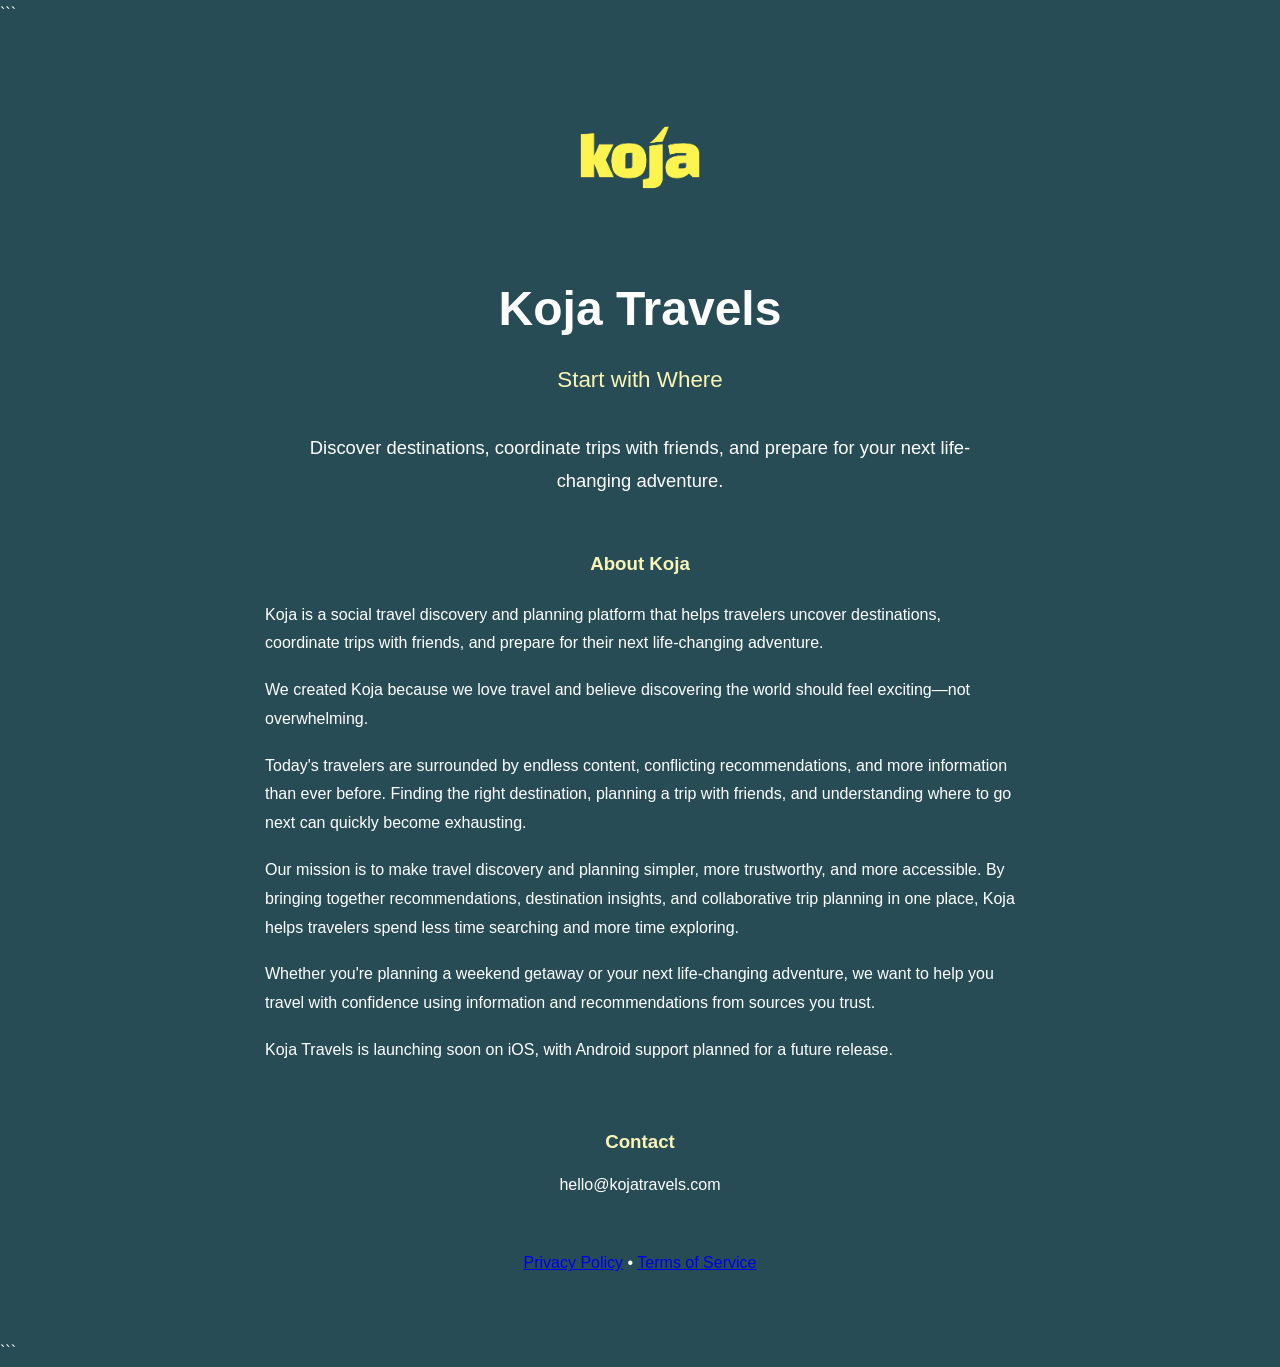
==== index.html @ d4959700 "Update index.html" ====
<!DOCTYPE html>

<html lang="en">
<head>
    <meta charset="UTF-8">
    <meta name="viewport" content="width=device-width, initial-scale=1.0">
    <title>Koja Travels</title>
    <link rel="stylesheet" href="style.css">
</head>
<body>

```
<main class="container">

    <img src="logo.png" alt="Koja Travels Logo" class="logo">

    <h1>Koja Travels</h1>

    <h2>Start with Where</h2>

    <p class="description">
        Discover destinations, coordinate trips with friends, and prepare for your next life-changing adventure.
    </p>

    <section class="about">
        <h3>About Koja</h3>

        <p>
            Koja is a social travel discovery and planning platform that helps travelers uncover destinations,
            coordinate trips with friends, and prepare for their next life-changing adventure.
        </p>

        <p>
            We created Koja because we love travel and believe discovering the world should feel exciting—not overwhelming.
        </p>

        <p>
            Today's travelers are surrounded by endless content, conflicting recommendations, and more information than ever before.
            Finding the right destination, planning a trip with friends, and understanding where to go next can quickly become exhausting.
        </p>

        <p>
            Our mission is to make travel discovery and planning simpler, more trustworthy, and more accessible.
            By bringing together recommendations, destination insights, and collaborative trip planning in one place,
            Koja helps travelers spend less time searching and more time exploring.
        </p>

        <p>
            Whether you're planning a weekend getaway or your next life-changing adventure, we want to help you
            travel with confidence using information and recommendations from sources you trust.
        </p>

        <p>
            Koja Travels is launching soon on iOS, with Android support planned for a future release.
        </p>
    </section>

    <section class="contact">
        <h3>Contact</h3>
        <p>hello@kojatravels.com</p>
    </section>

    <footer>
        <a href="privacy.html">Privacy Policy</a>
        <span>•</span>
        <a href="terms.html">Terms of Service</a>
    </footer>

</main>
```

</body>
</html>
---- style.css ----
:root {
    --primary: #274C55;
    --secondary: #F9F5B6;
    --white: #ffffff;
}

* {
    margin: 0;
    padding: 0;
    box-sizing: border-box;
}

body {
    background: var(--primary);
    color: var(--white);
    font-family: -apple-system, BlinkMacSystemFont, "Segoe UI", sans-serif;
    line-height: 1.8;
}

.container {
    max-width: 900px;
    margin: 0 auto;
    padding: 60px 24px;
    text-align: center;
}

.logo {
    width: 220px;
    border-radius: 24px;
    margin-bottom: 30px;
}

h1 {
    font-size: 3rem;
    margin-bottom: 8px;
}

h2 {
    color: var(--secondary);
    font-size: 1.4rem;
    margin-bottom: 30px;
    font-weight: 500;
}

.description {
    max-width: 700px;
    margin: 0 auto 50px;
    font-size: 1.15rem;
}

.about {
    text-align: left;
    margin: 0 auto 60px;
    max-width: 750px;
}

.about h3 {
    color: var(--secondary);
    margin-bottom: 20px;
    text-align: center;
}

.about p {
    margin-bottom: 18px;
}

.contact {
    margin-bottom: 50px;
}

.contact h3 {
    color: var(--secondary);
    margin-bottom: 12px;
}

.contact a {
    color: var(--secondary);
    text-decoration: none;
    font-size: 1.1rem;
}

.footer-links {
    display: flex;
    justify-content: center;
    gap: 12px;
    flex-wrap: wrap;
}

.footer-links a {
    color: var(--secondary);
    text-decoration: none;
}

.page {
    max-width: 900px;
    margin: 0 auto;
    padding: 60px 24px;
}

.page h1 {
    margin-bottom: 30px;
}

.page p {
    margin-bottom: 18px;
}

.back-link {
    display: inline-block;
    margin-bottom: 40px;
    color: var(--secondary);
    text-decoration: none;
}

@media (max-width: 768px) {

    .logo {
        width: 180px;
    }

    h1 {
        font-size: 2.25rem;
    }

    h2 {
        font-size: 1.2rem;
    }

    .description {
        font-size: 1rem;
    }
}
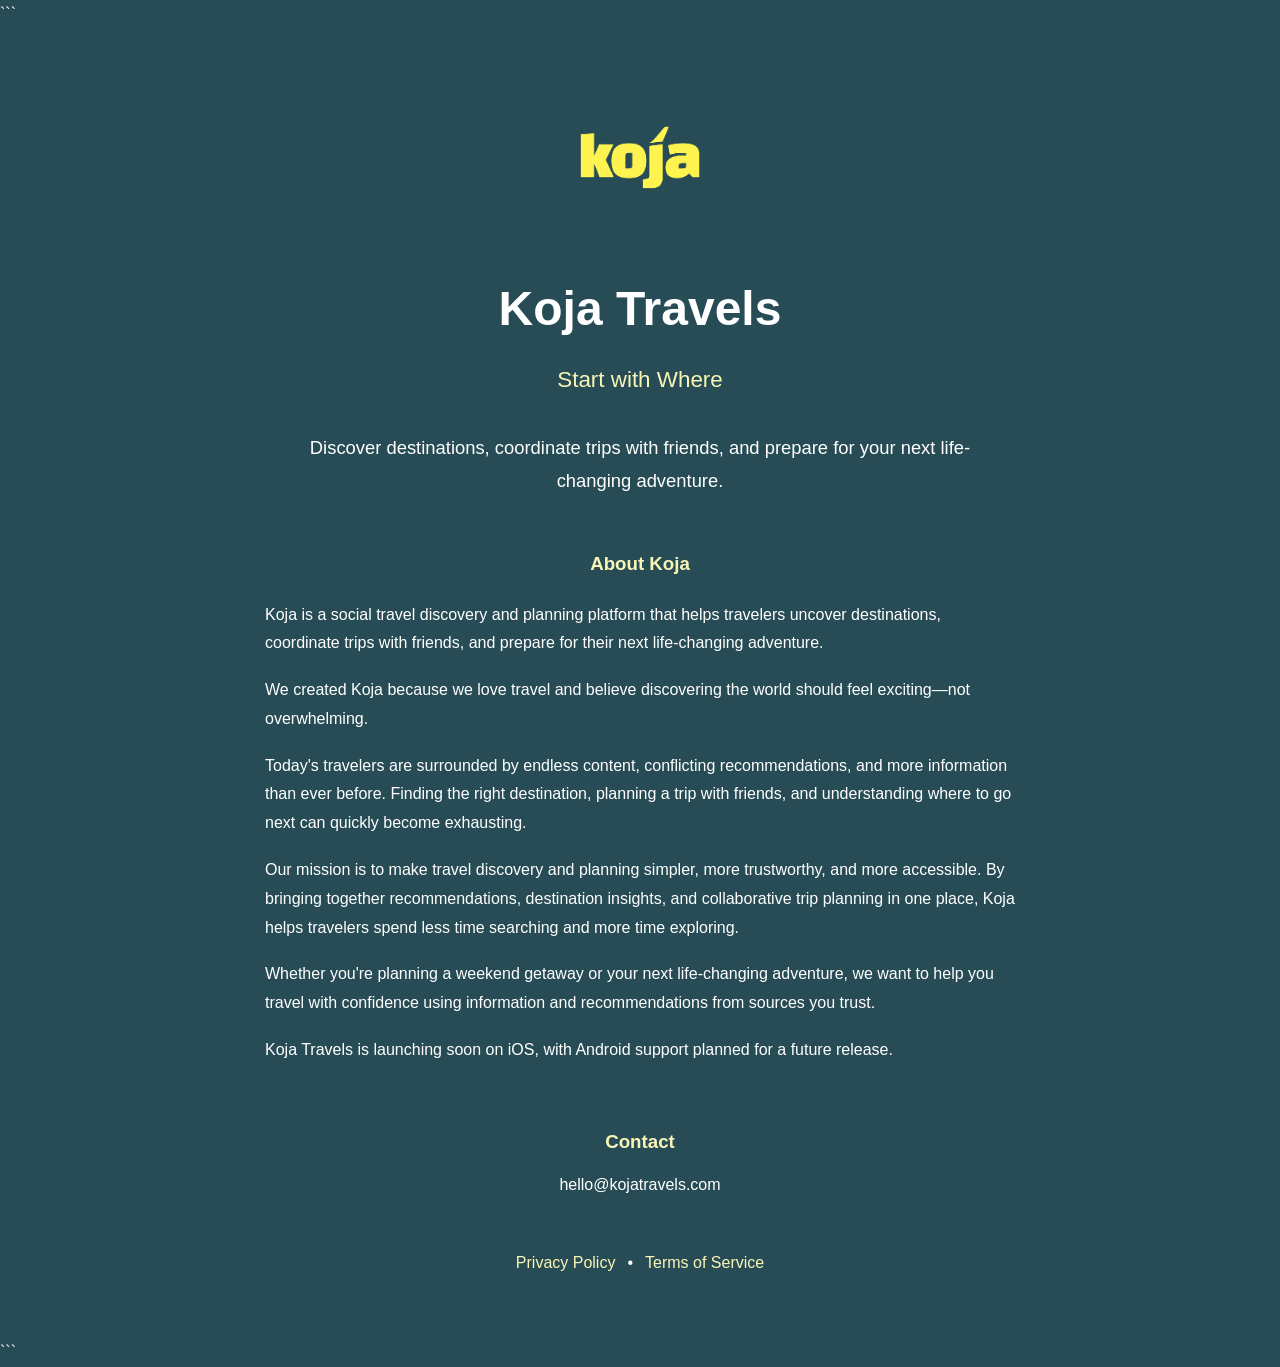
==== commit 59f1571c: "Update index.html" ====
--- a/index.html
+++ b/index.html
@@ -60,7 +60,7 @@
         <p>hello@kojatravels.com</p>
     </section>
 
-    <footer>
+    <footer class="footer-links">
         <a href="privacy.html">Privacy Policy</a>
         <span>•</span>
         <a href="terms.html">Terms of Service</a>
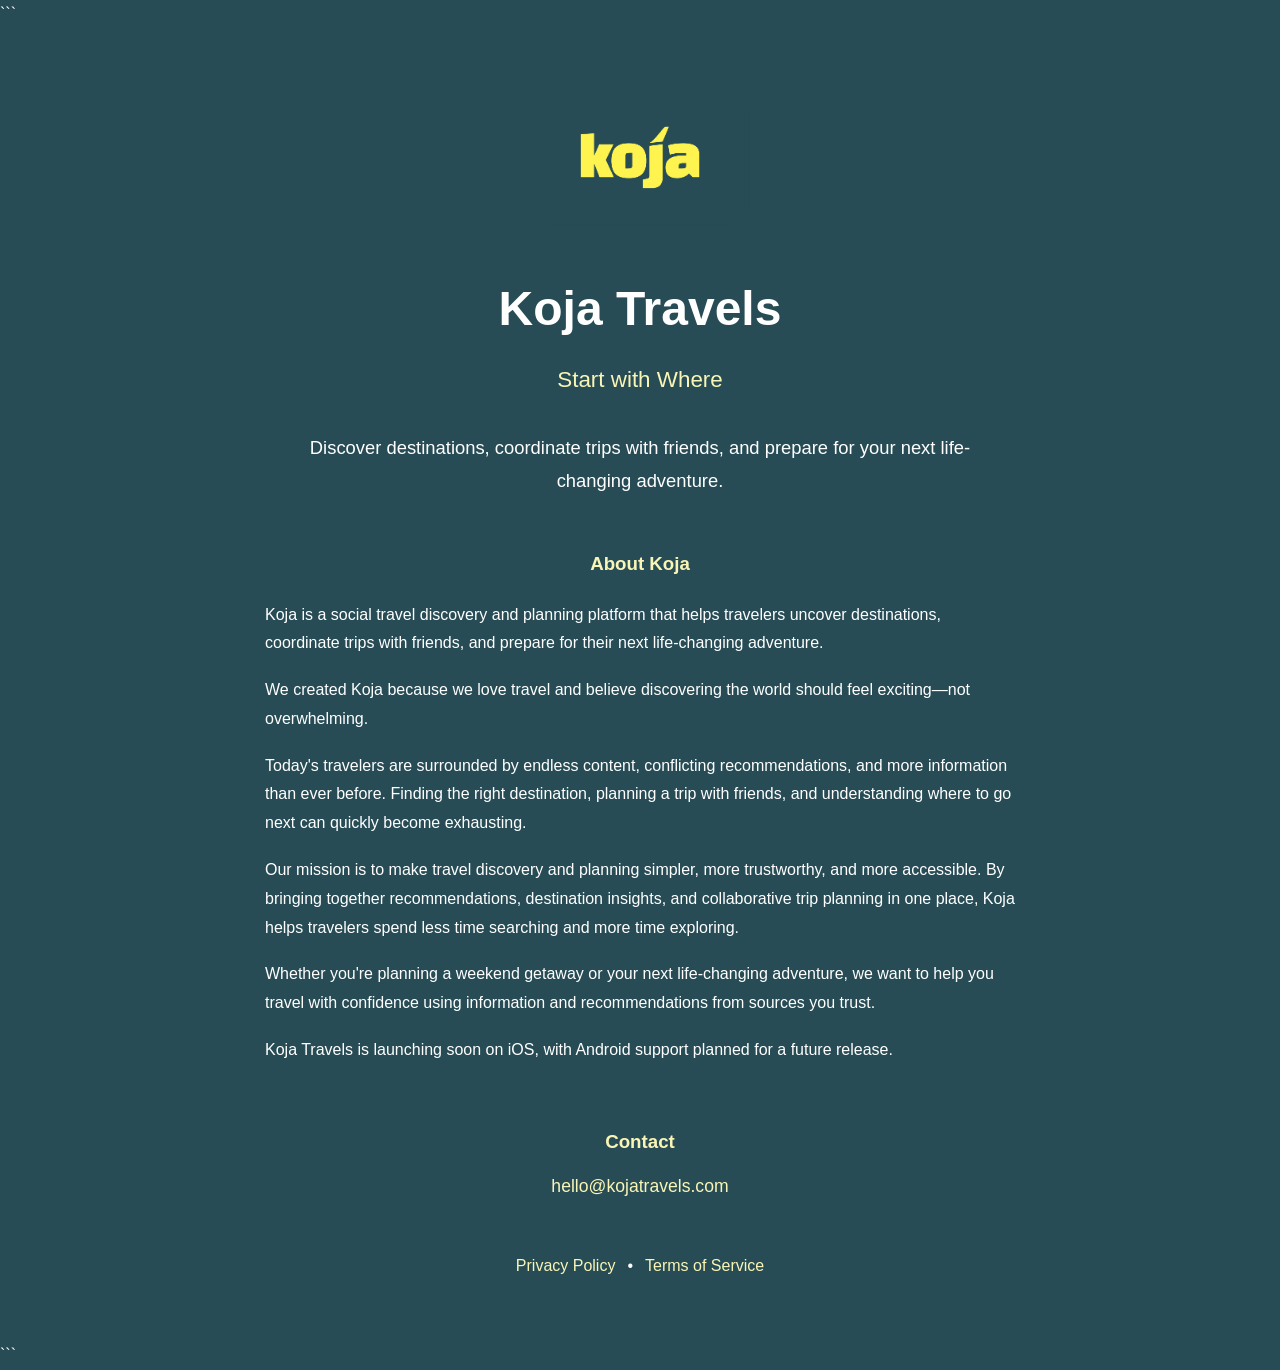
==== commit b7b1520e: "Update index.html" ====
--- a/index.html
+++ b/index.html
@@ -57,7 +57,10 @@
 
     <section class="contact">
         <h3>Contact</h3>
-        <p>hello@kojatravels.com</p>
+
+        <a href="mailto:hello@kojatravels.com">
+            hello@kojatravels.com
+        </a>
     </section>
 
     <footer class="footer-links">
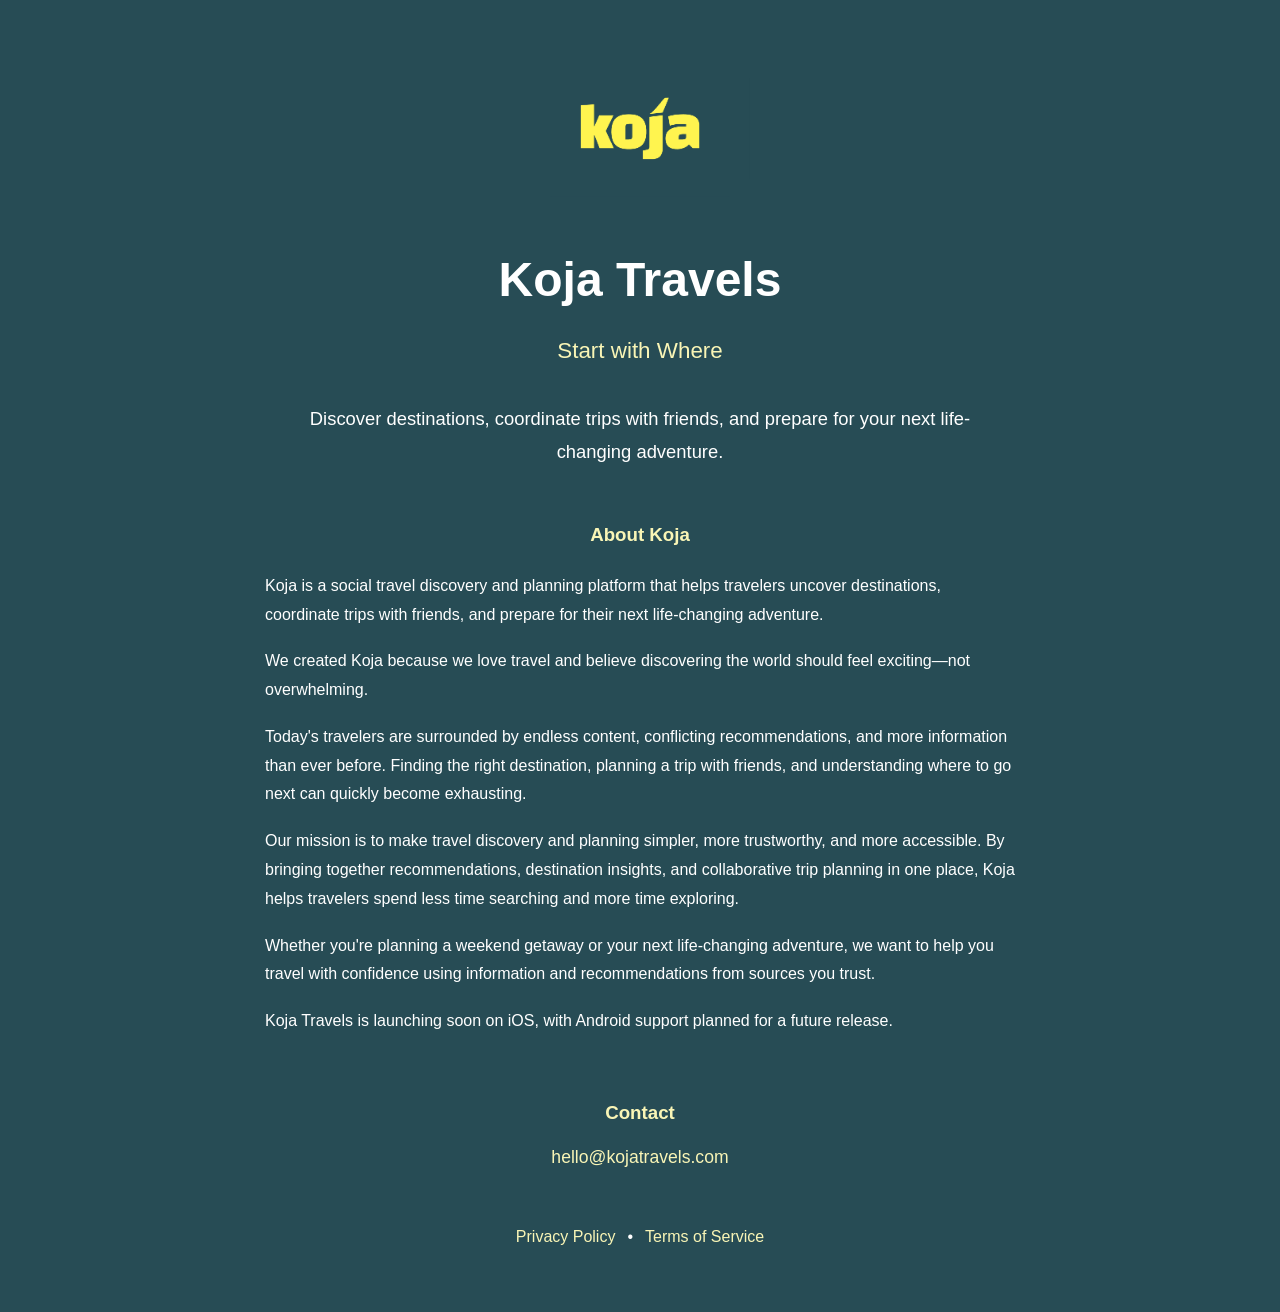
==== commit 66f56e02: "Update index.html" ====
--- a/index.html
+++ b/index.html
@@ -9,7 +9,6 @@
 </head>
 <body>
 
-```
 <main class="container">
 
     <img src="logo.png" alt="Koja Travels Logo" class="logo">
@@ -70,7 +69,6 @@
     </footer>
 
 </main>
-```
 
 </body>
 </html>
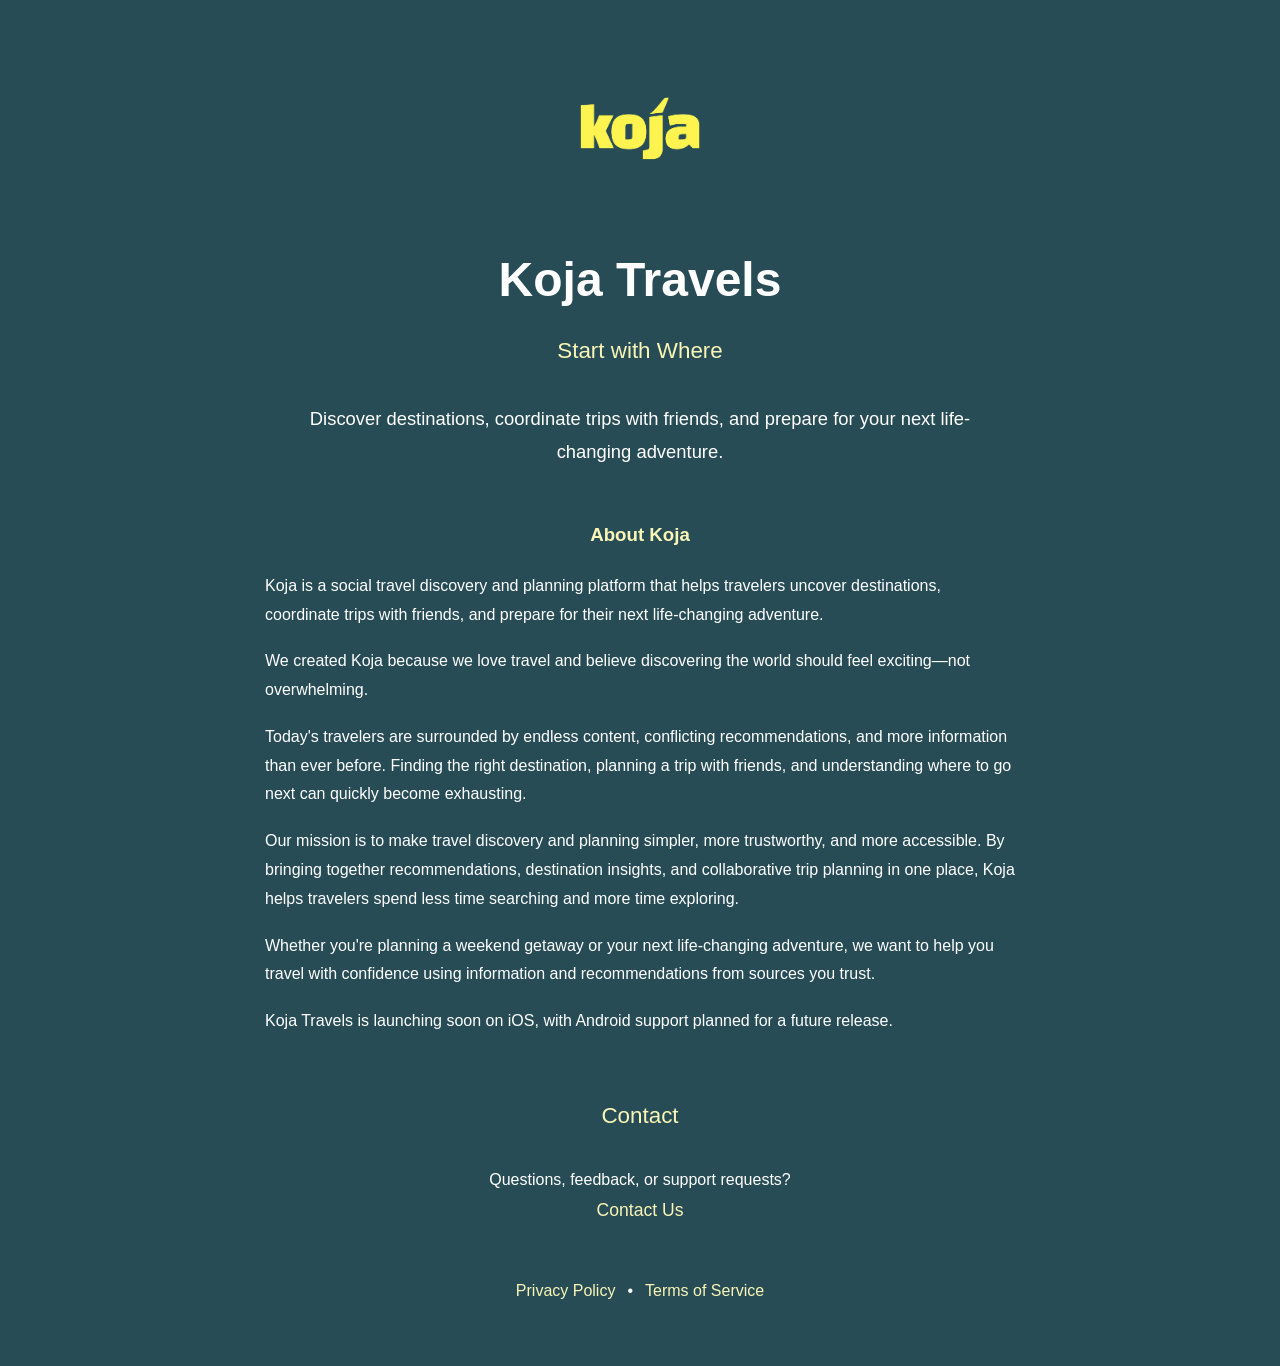
==== commit 999a5f79: "Update index.html" ====
--- a/index.html
+++ b/index.html
@@ -55,12 +55,16 @@
     </section>
 
     <section class="contact">
-        <h3>Contact</h3>
+    <h2>Contact</h2>
 
-        <a href="mailto:hello@kojatravels.com">
-            hello@kojatravels.com
-        </a>
-    </section>
+    <p>
+        Questions, feedback, or support requests?
+    </p>
+
+    <p>
+        <a href="contact.html">Contact Us</a>
+    </p>
+</section>
 
     <footer class="footer-links">
         <a href="privacy.html">Privacy Policy</a>
--- a/style.css
+++ b/style.css
@@ -130,3 +130,43 @@
         font-size: 1rem;
     }
 }
+
+.contact-form {
+    max-width: 600px;
+    margin: 30px 0;
+    display: flex;
+    flex-direction: column;
+    gap: 14px;
+}
+
+.contact-form label {
+    font-weight: 600;
+}
+
+.contact-form input,
+.contact-form textarea {
+    padding: 12px;
+    border-radius: 8px;
+    border: none;
+    font-size: 16px;
+}
+
+.contact-form button {
+    width: fit-content;
+    padding: 12px 24px;
+    border: none;
+    border-radius: 8px;
+    cursor: pointer;
+    font-size: 16px;
+    font-weight: 600;
+    background: #f3e56b;
+    color: #214f5a;
+}
+
+.contact-form button:hover {
+    opacity: 0.9;
+}
+
+.contact-note {
+    margin-top: 20px;
+}
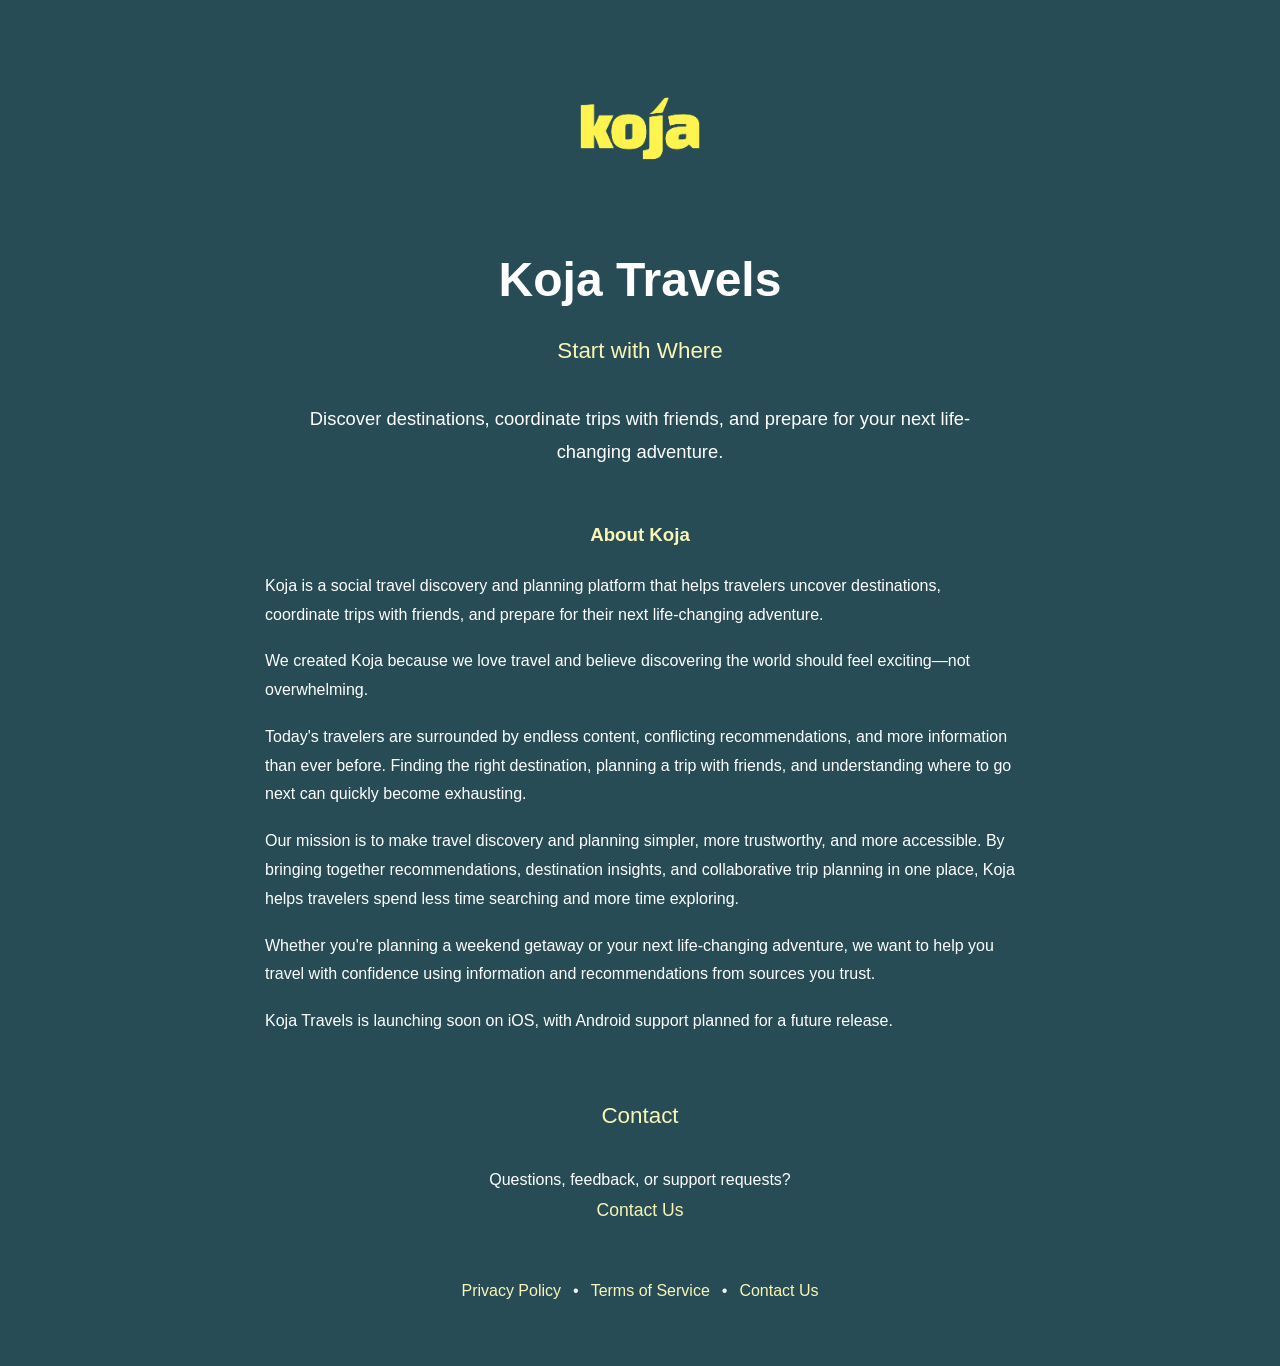
==== commit 1fa55dbc: "Update index.html" ====
--- a/index.html
+++ b/index.html
@@ -66,11 +66,13 @@
     </p>
 </section>
 
-    <footer class="footer-links">
-        <a href="privacy.html">Privacy Policy</a>
-        <span>•</span>
-        <a href="terms.html">Terms of Service</a>
-    </footer>
+<footer class="footer-links">
+    <a href="privacy.html">Privacy Policy</a>
+    <span>•</span>
+    <a href="terms.html">Terms of Service</a>
+    <span>•</span>
+    <a href="contact.html">Contact Us</a>
+</footer>
 
 </main>
 
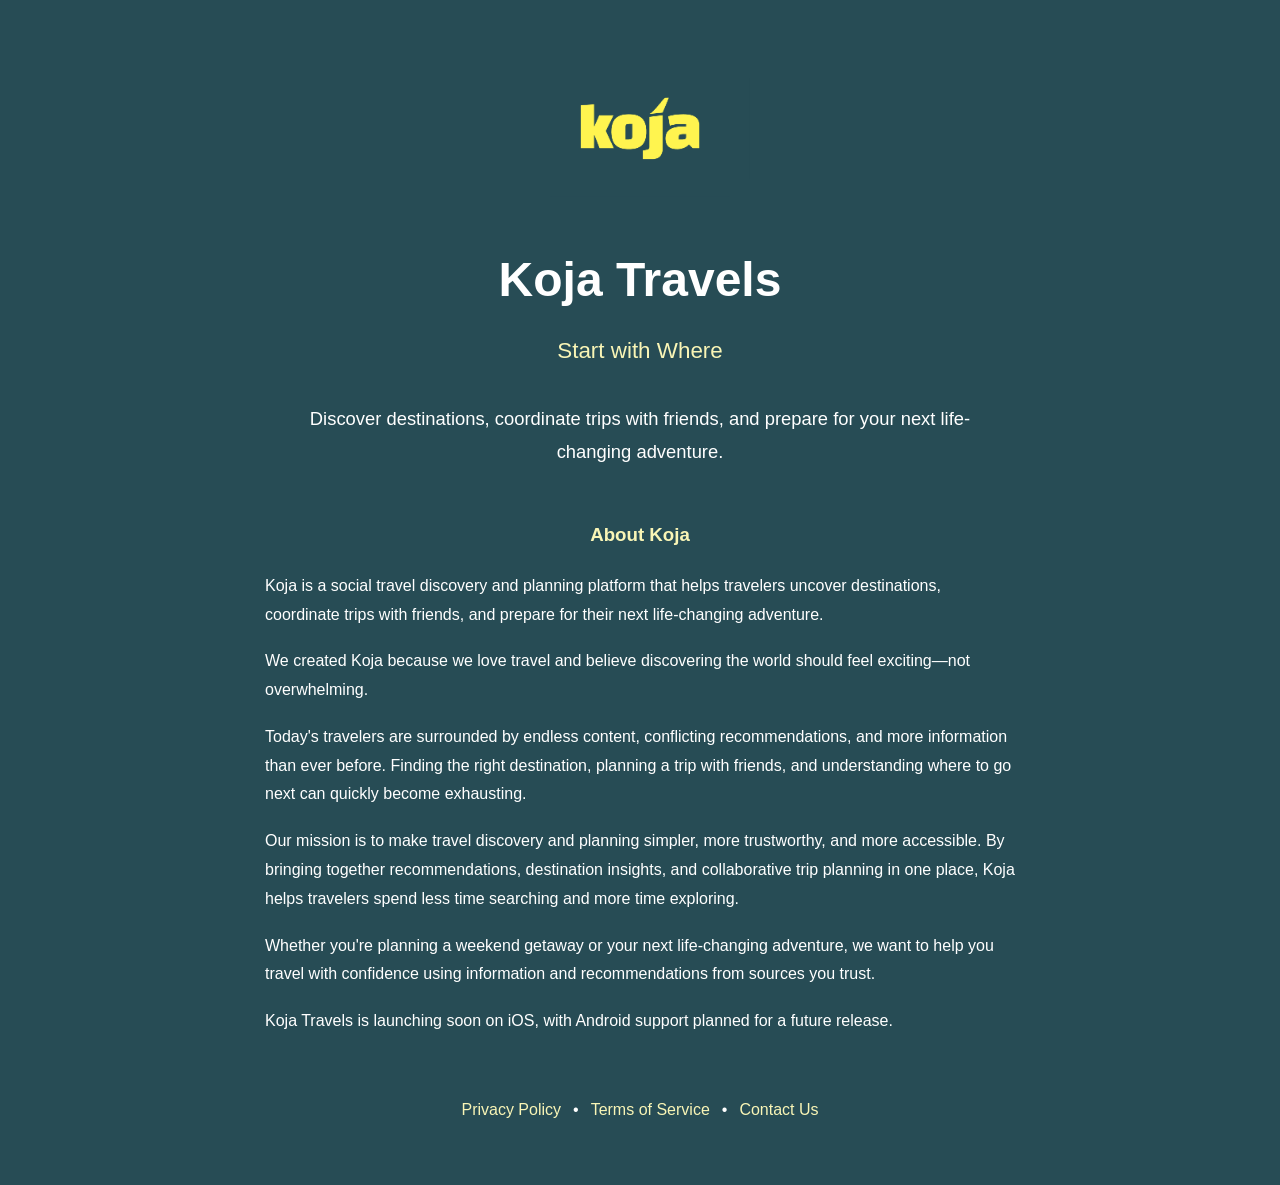
==== commit a1eac707: "Update index.html" ====
--- a/index.html
+++ b/index.html
@@ -1,5 +1,4 @@
 <!DOCTYPE html>
-
 <html lang="en">
 <head>
     <meta charset="UTF-8">
@@ -54,25 +53,13 @@
         </p>
     </section>
 
-    <section class="contact">
-    <h2>Contact</h2>
-
-    <p>
-        Questions, feedback, or support requests?
-    </p>
-
-    <p>
+    <footer class="footer-links">
+        <a href="privacy.html">Privacy Policy</a>
+        <span>•</span>
+        <a href="terms.html">Terms of Service</a>
+        <span>•</span>
         <a href="contact.html">Contact Us</a>
-    </p>
-</section>
-
-<footer class="footer-links">
-    <a href="privacy.html">Privacy Policy</a>
-    <span>•</span>
-    <a href="terms.html">Terms of Service</a>
-    <span>•</span>
-    <a href="contact.html">Contact Us</a>
-</footer>
+    </footer>
 
 </main>
 
--- a/style.css
+++ b/style.css
@@ -170,3 +170,59 @@
 .contact-note {
     margin-top: 20px;
 }
+
+/* Contact page layout */
+
+.legal-container {
+    max-width: 900px;
+    margin: 0 auto;
+    padding: 80px;
+}
+
+/* Make email links use brand color instead of blue */
+
+.legal-container a {
+    color: #D9D4C1;
+}
+
+.legal-container a:hover {
+    opacity: 0.8;
+}
+
+/* Contact form styling */
+
+.contact-form {
+    max-width: 700px;
+    margin-top: 30px;
+    display: flex;
+    flex-direction: column;
+    gap: 14px;
+}
+
+.contact-form label {
+    font-weight: 600;
+}
+
+.contact-form input,
+.contact-form textarea {
+    padding: 14px;
+    border: none;
+    border-radius: 8px;
+    font-size: 16px;
+}
+
+.contact-form button {
+    width: fit-content;
+    padding: 12px 24px;
+    border: none;
+    border-radius: 8px;
+    cursor: pointer;
+    font-size: 16px;
+    font-weight: 600;
+    background: #F3E56B;
+    color: #D9D4C1;
+}
+
+.contact-form button:hover {
+    opacity: 0.9;
+}
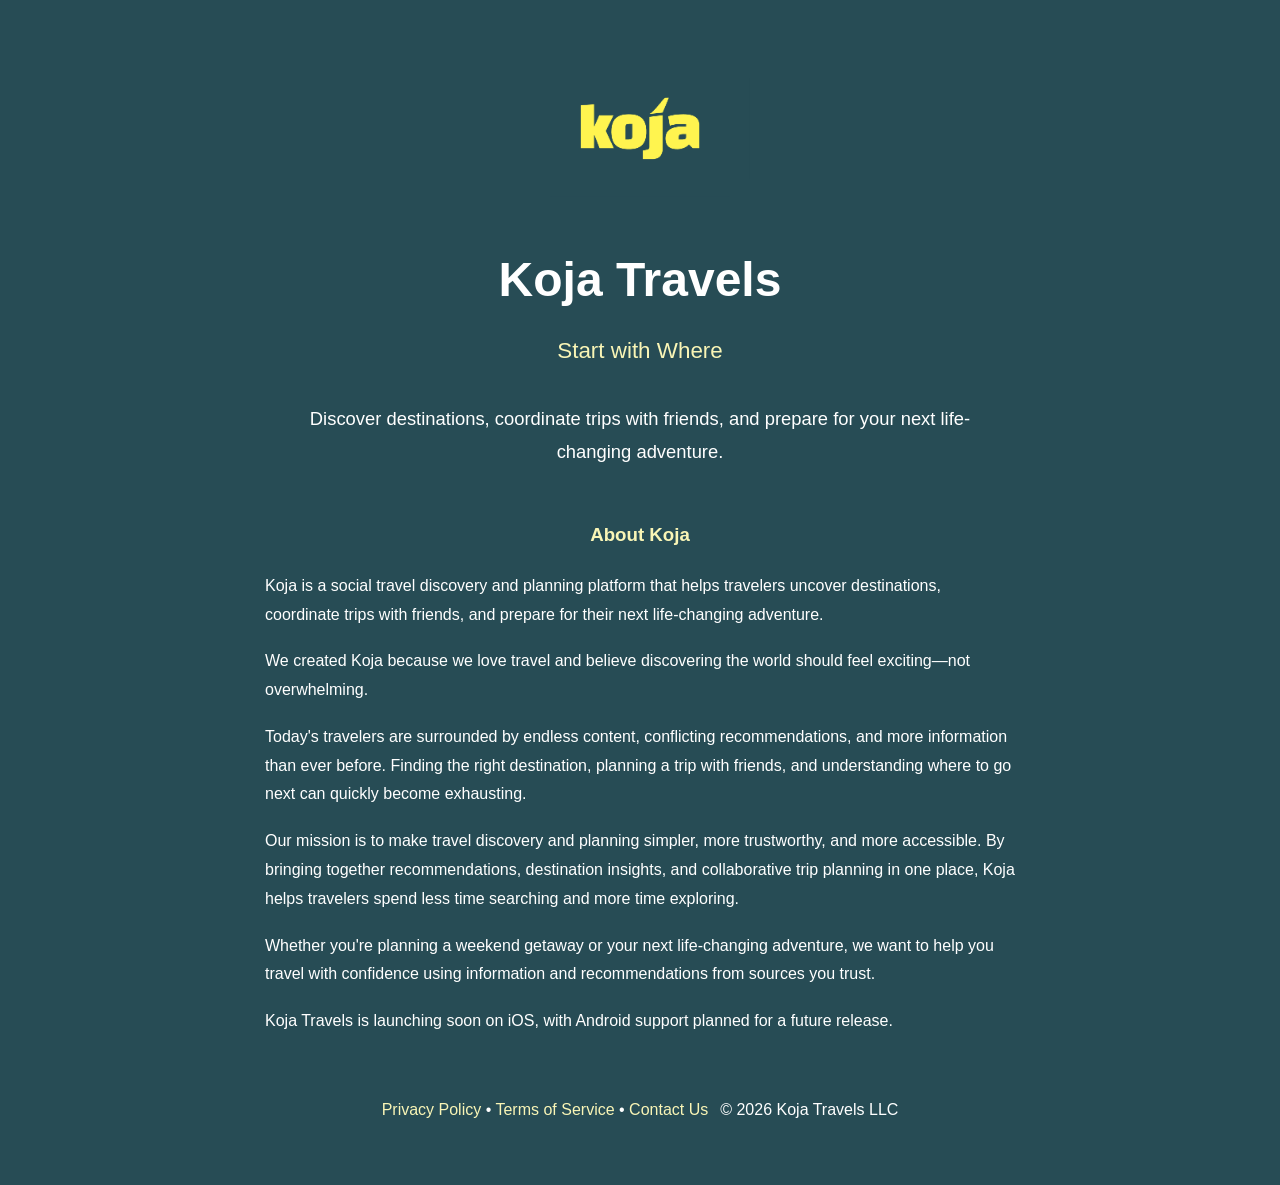
==== commit dd55cd3b: "Update index.html" ====
--- a/index.html
+++ b/index.html
@@ -54,12 +54,18 @@
     </section>
 
     <footer class="footer-links">
+    <div class="footer-nav">
         <a href="privacy.html">Privacy Policy</a>
         <span>•</span>
         <a href="terms.html">Terms of Service</a>
         <span>•</span>
         <a href="contact.html">Contact Us</a>
-    </footer>
+    </div>
+
+    <div class="footer-copyright">
+        © 2026 Koja Travels LLC
+    </div>
+</footer>
 
 </main>
 
--- a/style.css
+++ b/style.css
@@ -220,9 +220,18 @@
     font-size: 16px;
     font-weight: 600;
     background: #F3E56B;
-    color: #D9D4C1;
+    color: #274C55;
 }
 
 .contact-form button:hover {
     opacity: 0.9;
 }
+
+.legal-container h2 {
+    margin-bottom: 0;
+}
+
+.legal-container h2 + p {
+    margin-top: 0;
+    margin-bottom: 12px;
+}
